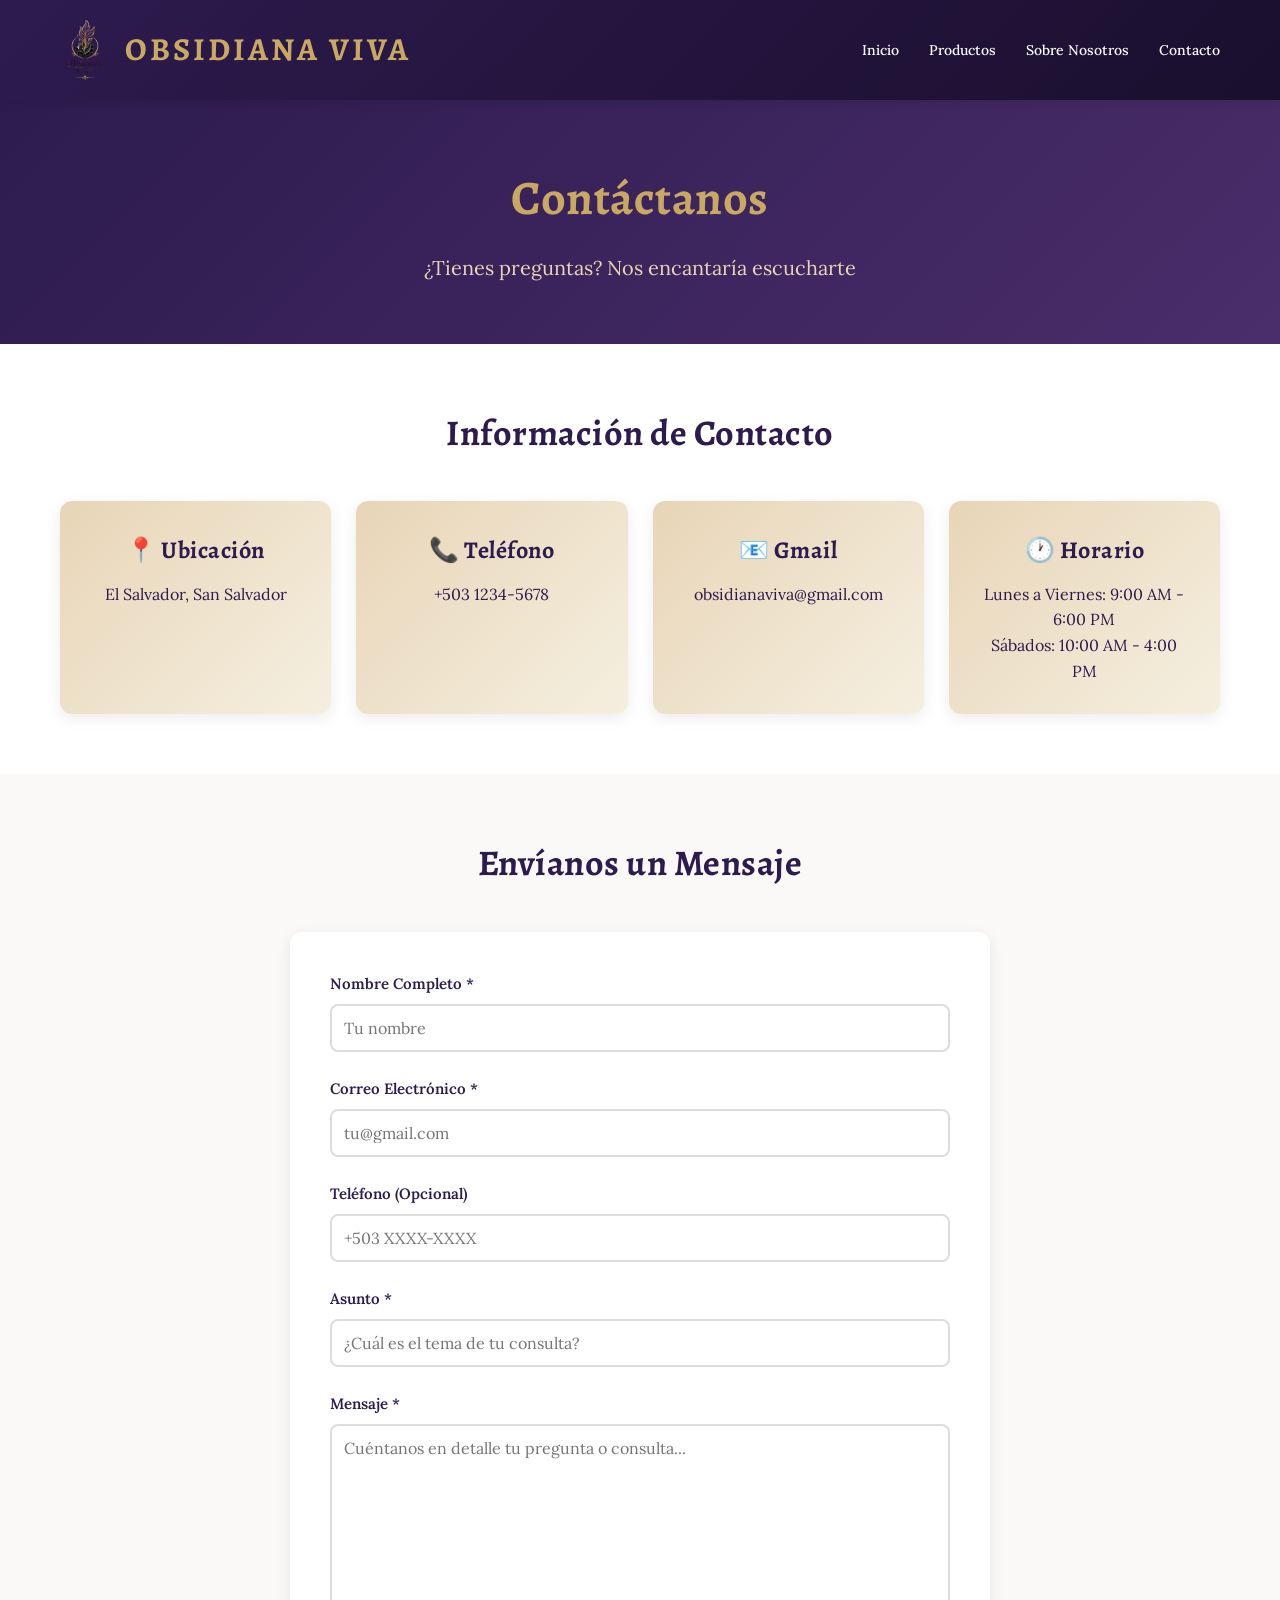
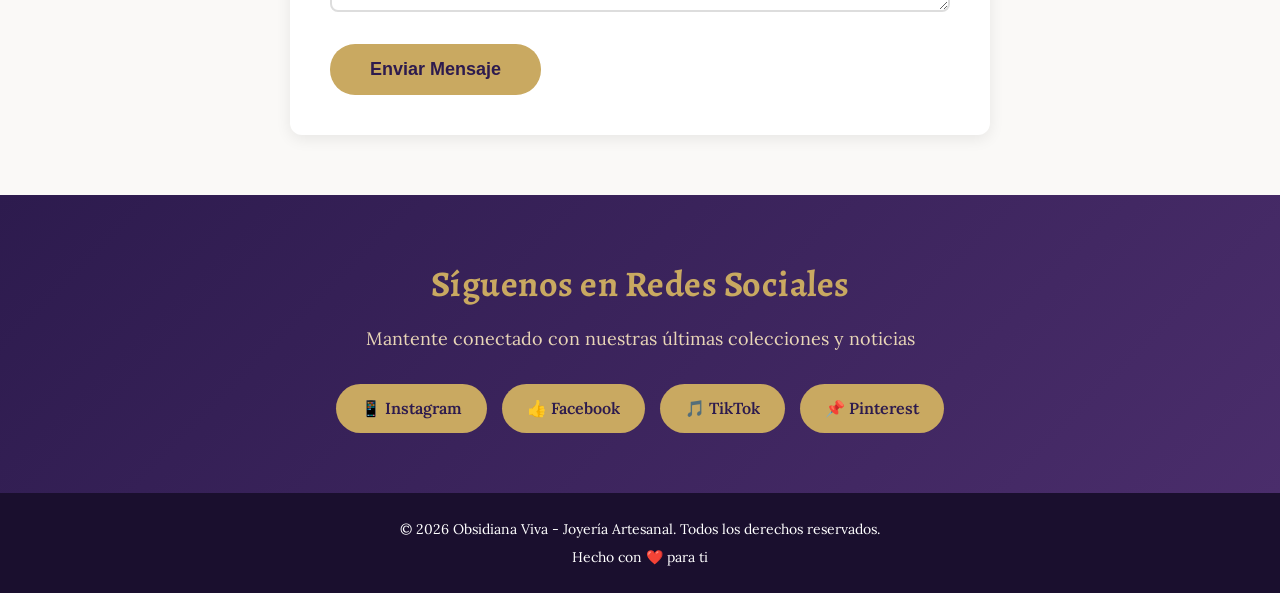
==== contacto.html @ 0007ed88 "Primer commit" ====
<!DOCTYPE html>
<html lang="es">
<head>
    <meta charset="UTF-8">
    <meta name="viewport" content="width=device-width, initial-scale=1.0">
    <title>Contacto | Obsidiana Viva</title>
    <link rel="stylesheet" href="styles.css">
</head>
<body>
    <!-- HEADER / NAVEGACIÓN -->
    <header class="header">
        <div class="container">
            <div class="logo-section">
                <img src="img/logo.png" alt="Obsidiana Viva Logo" class="logo">
                <h1>OBSIDIANA VIVA</h1>
                <p class="tagline">Joyería Artesanal de Lujo</p>
            </div>
            <nav class="navbar">
                <ul>
                    <li><a href="index.html" class="nav-link">Inicio</a></li>
                    <li><a href="productos.html" class="nav-link">Productos</a></li>
                    <li><a href="sobre-nosotros.html" class="nav-link">Sobre Nosotros</a></li>
                    <li><a href="contacto.html" class="nav-link">Contacto</a></li>
                </ul>
            </nav>
        </div>
    </header>

    <!-- SECCIÓN CONTACTO HERO -->
    <section class="contacto-hero">
        <div class="container">
            <h1>Contáctanos</h1>
            <p>¿Tienes preguntas? Nos encantaría escucharte</p>
        </div>
    </section>

    <!-- SECCIÓN DE INFORMACIÓN DE CONTACTO -->
    <section class="info-contacto">
        <div class="container">
            <h2>Información de Contacto</h2>
            <div class="contacto-grid">
                <div class="contacto-info-card">
                    <h3>📍 Ubicación</h3>
                    <p>El Salvador, San Salvador</p>
                </div>
                <div class="contacto-info-card">
                    <h3>📞 Teléfono</h3>
                    <p>+503 1234-5678</p>
                </div>
                <div class="contacto-info-card">
                    <h3>📧 Gmail</h3>
                    <p>obsidianaviva@gmail.com</p>
                </div>
                <div class="contacto-info-card">
                    <h3>🕐 Horario</h3>
                    <p>Lunes a Viernes: 9:00 AM - 6:00 PM<br>
                       Sábados: 10:00 AM - 4:00 PM</p>
                </div>
            </div>
        </div>
    </section>

    <!-- SECCIÓN DEL FORMULARIO -->
    <section class="formulario-contacto">
        <div class="container">
            <h2>Envíanos un Mensaje</h2>
            <form id="contacto-form" class="contacto-form-grande">
                <div class="form-group">
                    <label for="nombre">Nombre Completo *</label>
                    <input type="text" id="nombre" name="nombre" placeholder="Tu nombre" required>
                </div>

                <div class="form-group">
                    <label for="email">Correo Electrónico *</label>
                    <input type="email" id="email" name="email" placeholder="tu@gmail.com" required>
                </div>

                <div class="form-group">
                    <label for="telefono">Teléfono (Opcional)</label>
                    <input type="tel" id="telefono" name="telefono" placeholder="+503 XXXX-XXXX">
                </div>

                <div class="form-group">
                    <label for="asunto">Asunto *</label>
                    <input type="text" id="asunto" name="asunto" placeholder="¿Cuál es el tema de tu consulta?" required>
                </div>

                <div class="form-group">
                    <label for="mensaje">Mensaje *</label>
                    <textarea id="mensaje" name="mensaje" rows="8" placeholder="Cuéntanos en detalle tu pregunta o consulta..." required></textarea>
                </div>

                <button type="submit" class="btn btn-primary btn-large">Enviar Mensaje</button>
            </form>
        </div>
    </section>

    <!-- SECCIÓN DE REDES SOCIALES -->
    <section class="redes-sociales">
        <div class="container">
            <h2>Síguenos en Redes Sociales</h2>
            <p>Mantente conectado con nuestras últimas colecciones y noticias</p>
            <div class="redes-links">
                <a href="#" class="red-social-btn">📱 Instagram</a>
                <a href="#" class="red-social-btn">👍 Facebook</a>
                <a href="#" class="red-social-btn">🎵 TikTok</a>
                <a href="#" class="red-social-btn">📌 Pinterest</a>
            </div>
        </div>
    </section>

    <!-- FOOTER -->
    <footer class="footer">
        <div class="container">
            <p>&copy; 2026 Obsidiana Viva - Joyería Artesanal. Todos los derechos reservados.</p>
            <p>Hecho con ❤️ para ti</p>
        </div>
    </footer>

    <script src="script.js"></script>
</body>
</html>
---- styles.css ----
/* ===== IMPORTAR FUENTES DE GOOGLE FONTS ===== */
@import url('https://fonts.googleapis.com/css2?family=Alegreya:wght@400;600;700;900&family=Lora:wght@400;600;700&display=swap');

/* ===== VARIABLES DE COLOR ===== */
:root {
    --primary-purple: #2D1B4E;
    --dark-purple: #1a0f2e;
    --light-purple: #4a2d6b;
    --gold: #C9A961;
    --light-gold: #E8D5B7;
    --cream: #F5EFE0;
    --text-dark: #2D1B4E;
    --text-light: #666;
    --border-color: #ddd;
    --success: #27ae60;
    --error: #e74c3c;
}

/* ===== RESET Y ESTILOS GLOBALES ===== */
* {
    margin: 0;
    padding: 0;
    box-sizing: border-box;
}

html {
    scroll-behavior: smooth;
}

body {
    font-family: 'Lora', 'Times New Roman', serif;
    line-height: 1.6;
    color: var(--text-dark);
    background-color: #f9f7f4;
}

h1, h2, h3, h4, h5, h6 {
    font-family: 'Alegreya', 'Times New Roman', serif;
    font-weight: 600;
    letter-spacing: 0.5px;
}

.container {
    max-width: 1200px;
    margin: 0 auto;
    padding: 0 20px;
}

/* ===== HEADER Y NAVEGACIÓN ===== */
.header {
    background: linear-gradient(135deg, var(--primary-purple) 0%, var(--dark-purple) 100%);
    color: white;
    padding: 20px 0;
    box-shadow: 0 2px 10px rgba(0, 0, 0, 0.1);
    position: sticky;
    top: 0;
    z-index: 100;
}

.header .container {
    display: flex;
    justify-content: space-between;
    align-items: center;
    flex-wrap: wrap;
    gap: 20px;
}

.logo-section {
    display: flex;
    align-items: center;
    gap: 15px;
}

.logo {
    width: 50px;
    height: 60px;
    border-radius: 50%;
    object-fit: cover;
}

.logo-section h1 {
    font-family: 'Alegreya', 'Times New Roman', serif;
    font-size: 32px;
    font-weight: 700;
    letter-spacing: 3px;
    color: var(--gold);
}

.tagline {
    font-size: 12px;
    color: var(--light-gold);
    font-style: italic;
    display: none;
}

.navbar ul {
    display: flex;
    list-style: none;
    gap: 30px;
    align-items: center;
}

.navbar a {
    color: white;
    text-decoration: none;
    font-weight: 500;
    transition: color 0.3s ease;
    font-size: 14px;
}

.navbar a:hover {
    color: var(--gold);
}

/* ===== SECCIÓN HERO ===== */
.hero {
    background: linear-gradient(135deg, var(--light-purple) 0%, var(--primary-purple) 100%);
    color: white;
    padding: 60px 20px;
    text-align: center;
    min-height: 400px;
    display: flex;
    align-items: center;
    justify-content: center;
}

.hero-content {
    max-width: 800px;
    margin: 0 auto;
}

.hero-image {
    width: 100%;
    max-width: 600px;
    height: 300px;
    object-fit: cover;
    border-radius: 15px;
    margin-bottom: 30px;
    box-shadow: 0 10px 30px rgba(0, 0, 0, 0.3);
}

.hero-text h2 {
    font-family: 'Alegreya', 'Times New Roman', serif;
    font-size: 54px;
    font-weight: 700;
    margin-bottom: 15px;
    color: var(--gold);
    letter-spacing: 1px;
}

.hero-text p {
    font-size: 20px;
    margin-bottom: 30px;
    color: var(--light-gold);
}

/* ===== BOTONES ===== */
.btn {
    padding: 12px 30px;
    border: none;
    border-radius: 25px;
    font-size: 16px;
    font-weight: 600;
    cursor: pointer;
    transition: all 0.3s ease;
    text-decoration: none;
    display: inline-block;
}

.btn-primary {
    background-color: var(--gold);
    color: var(--primary-purple);
}

.btn-primary:hover {
    background-color: var(--light-gold);
    transform: translateY(-2px);
    box-shadow: 0 5px 15px rgba(201, 169, 97, 0.4);
}

.btn-secondary {
    background-color: var(--primary-purple);
    color: white;
    border: 2px solid var(--gold);
}

.btn-secondary:hover {
    background-color: var(--light-purple);
}

.btn-large {
    padding: 15px 40px;
    font-size: 18px;
}

/* ===== SECCIÓN INTRO (INDEX) ===== */
.intro-section {
    padding: 60px 20px;
    background-color: white;
}

.intro-section h2 {
    font-family: 'Alegreya', 'Times New Roman', serif;
    text-align: center;
    color: var(--primary-purple);
    margin-bottom: 20px;
    font-size: 40px;
    font-weight: 700;
}

.intro-text {
    text-align: center;
    max-width: 800px;
    margin: 0 auto 40px;
    font-size: 18px;
    color: var(--text-light);
    line-height: 1.8;
}

.caracteristicas-grid {
    display: grid;
    grid-template-columns: repeat(auto-fit, minmax(220px, 1fr));
    gap: 25px;
    max-width: 1000px;
    margin: 0 auto;
}

.caracteristica-card {
    background: linear-gradient(135deg, var(--light-purple) 0%, var(--primary-purple) 100%);
    color: white;
    padding: 30px;
    border-radius: 12px;
    text-align: center;
    box-shadow: 0 4px 15px rgba(0, 0, 0, 0.1);
    transition: transform 0.3s ease;
}

.caracteristica-card:hover {
    transform: translateY(-8px);
}

.caracteristica-card h3 {
    color: var(--gold);
    margin-bottom: 15px;
    font-size: 24px;
}

.caracteristica-card p {
    font-size: 14px;
    line-height: 1.6;
}

/* ===== SECCIÓN CATEGORÍAS (INDEX) ===== */
.categorias-section {
    padding: 60px 20px;
    background-color: #faf9f7;
}

.categorias-section h2 {
    font-family: 'Alegreya', 'Times New Roman', serif;
    text-align: center;
    color: var(--primary-purple);
    margin-bottom: 40px;
    font-size: 40px;
    font-weight: 700;
}

.categorias-grid {
    display: grid;
    grid-template-columns: repeat(auto-fit, minmax(200px, 1fr));
    gap: 20px;
    margin-bottom: 40px;
}

.categoria-card {
    background-color: white;
    border: 2px solid var(--light-gold);
    border-radius: 12px;
    padding: 25px;
    text-align: center;
    transition: all 0.3s ease;
    cursor: pointer;
}

.categoria-card:hover {
    border-color: var(--gold);
    box-shadow: 0 8px 20px rgba(201, 169, 97, 0.3);
    transform: translateY(-5px);
}

.categoria-icon {
    font-size: 40px;
    margin-bottom: 15px;
}

.categoria-card h3 {
    color: var(--primary-purple);
    margin-bottom: 10px;
    font-size: 20px;
}

.categoria-card p {
    color: var(--text-light);
    font-size: 14px;
}

.cta-section {
    text-align: center;
}

.cta-section p {
    font-size: 18px;
    color: var(--primary-purple);
    margin-bottom: 20px;
}

/* ===== SECCIÓN DE BÚSQUEDA Y FILTROS ===== */
.search-section {
    padding: 50px 20px;
    background-color: white;
}

.search-section h2 {
    font-family: 'Alegreya', 'Times New Roman', serif;
    text-align: center;
    color: var(--primary-purple);
    margin-bottom: 30px;
    font-size: 40px;
    font-weight: 700;
}

.search-bar {
    margin-bottom: 30px;
    text-align: center;
}

#buscador {
    width: 100%;
    max-width: 500px;
    padding: 12px 20px;
    font-size: 16px;
    border: 2px solid var(--gold);
    border-radius: 25px;
    outline: none;
    transition: border-color 0.3s ease;
}

#buscador:focus {
    border-color: var(--primary-purple);
    box-shadow: 0 0 10px rgba(201, 169, 97, 0.3);
}

.filtros {
    display: flex;
    flex-wrap: wrap;
    justify-content: center;
    gap: 10px;
}

.filtro-btn {
    padding: 10px 20px;
    border: 2px solid var(--gold);
    background-color: transparent;
    color: var(--primary-purple);
    border-radius: 25px;
    cursor: pointer;
    font-weight: 600;
    transition: all 0.3s ease;
}

.filtro-btn:hover {
    background-color: var(--gold);
    color: var(--primary-purple);
}

.filtro-btn.activo {
    background-color: var(--gold);
    color: var(--primary-purple);
}

/* ===== SECCIÓN DE PRODUCTOS ===== */
.productos-section {
    padding: 50px 20px;
    background-color: #faf9f7;
}

.productos-section h2 {
    font-family: 'Alegreya', 'Times New Roman', serif;
    text-align: center;
    color: var(--primary-purple);
    margin-bottom: 40px;
    font-size: 40px;
    font-weight: 700;
}

.productos-grid {
    display: grid;
    grid-template-columns: repeat(auto-fill, minmax(250px, 1fr));
    gap: 25px;
    max-width: 1200px;
    margin: 0 auto;
}

.producto-card {
    background-color: white;
    border-radius: 12px;
    overflow: hidden;
    box-shadow: 0 4px 15px rgba(0, 0, 0, 0.08);
    transition: all 0.3s ease;
    cursor: pointer;
}

.producto-card:hover {
    transform: translateY(-8px);
    box-shadow: 0 8px 25px rgba(201, 169, 97, 0.3);
}

.producto-imagen {
    width: 100%;
    height: 250px;
    background: linear-gradient(135deg, var(--light-gold) 0%, var(--cream) 100%);
    display: flex;
    align-items: center;
    justify-content: center;
    overflow: hidden;
}

.producto-imagen img {
    width: 100%;
    height: 100%;
    object-fit: cover;
}

.producto-info {
    padding: 20px;
}

.producto-categoria {
    font-size: 12px;
    color: var(--gold);
    font-weight: 700;
    text-transform: uppercase;
    letter-spacing: 1px;
}

.producto-nombre {
    font-family: 'Alegreya', 'Times New Roman', serif;
    font-size: 20px;
    font-weight: 700;
    color: var(--primary-purple);
    margin: 10px 0;
}

.producto-descripcion {
    font-size: 14px;
    color: var(--text-light);
    margin-bottom: 15px;
    line-height: 1.4;
}

.producto-precio {
    font-size: 24px;
    color: var(--gold);
    font-weight: 700;
    margin-bottom: 15px;
}

.producto-stock {
    font-size: 12px;
    color: var(--text-light);
    margin-bottom: 15px;
}

.stock-disponible {
    color: var(--success);
    font-weight: 600;
}

.stock-bajo {
    color: var(--error);
    font-weight: 600;
}

/* ===== SECCIÓN ABOUT HERO ===== */
.about-hero {
    background: linear-gradient(135deg, var(--primary-purple) 0%, var(--light-purple) 100%);
    color: white;
    padding: 60px 20px;
    text-align: center;
}

.about-hero h1 {
    font-family: 'Alegreya', 'Times New Roman', serif;
    font-size: 48px;
    font-weight: 700;
    margin-bottom: 15px;
    color: var(--gold);
}

.about-hero p {
    font-size: 20px;
    color: var(--light-gold);
}

/* ===== SECCIÓN HISTORIA ===== */
.historia-section {
    padding: 60px 20px;
    background-color: white;
}

.historia-section .container {
    display: grid;
    grid-template-columns: 1fr 1fr;
    gap: 40px;
    align-items: center;
}

.historia-content h2 {
    font-family: 'Alegreya', 'Times New Roman', serif;
    color: var(--primary-purple);
    margin-bottom: 20px;
    font-size: 36px;
    font-weight: 700;
}

.historia-content p {
    color: var(--text-light);
    margin-bottom: 15px;
    line-height: 1.8;
    font-size: 16px;
}

.historia-imagen {
    width: 100%;
    height: 400px;
    object-fit: cover;
    border-radius: 12px;
    box-shadow: 0 8px 25px rgba(0, 0, 0, 0.15);
}

/* ===== SECCIÓN MISIÓN Y VISIÓN ===== */
.mision-vision {
    padding: 60px 20px;
    background-color: #faf9f7;
}

.mision-vision .container {
    display: grid;
    grid-template-columns: 1fr 1fr;
    gap: 40px;
}

.mision-card, .vision-card {
    background: linear-gradient(135deg, var(--primary-purple) 0%, var(--light-purple) 100%);
    color: white;
    padding: 40px;
    border-radius: 12px;
    box-shadow: 0 8px 25px rgba(0, 0, 0, 0.1);
    transition: transform 0.3s ease;
}

.mision-card:hover, .vision-card:hover {
    transform: translateY(-8px);
}

.mision-card h3, .vision-card h3 {
    font-family: 'Alegreya', 'Times New Roman', serif;
    color: var(--gold);
    margin-bottom: 20px;
    font-size: 28px;
}

.mision-card p, .vision-card p {
    font-size: 16px;
    line-height: 1.8;
}

/* ===== SECCIÓN VALORES ===== */
.valores-section {
    padding: 60px 20px;
    background-color: white;
}

.valores-section h2 {
    font-family: 'Alegreya', 'Times New Roman', serif;
    text-align: center;
    color: var(--primary-purple);
    margin-bottom: 40px;
    font-size: 40px;
    font-weight: 700;
}

.valores-grid {
    display: grid;
    grid-template-columns: repeat(auto-fit, minmax(250px, 1fr));
    gap: 25px;
}

.valor-card {
    background-color: #f9f7f4;
    border-left: 4px solid var(--gold);
    padding: 25px;
    border-radius: 8px;
    transition: all 0.3s ease;
}

.valor-card:hover {
    box-shadow: 0 8px 20px rgba(201, 169, 97, 0.2);
    transform: translateX(5px);
}

.valor-card h3 {
    color: var(--primary-purple);
    margin-bottom: 12px;
    font-size: 20px;
}

.valor-card p {
    color: var(--text-light);
    font-size: 14px;
    line-height: 1.6;
}

/* ===== SECCIÓN MATERIALES ===== */
.materiales-section {
    padding: 60px 20px;
    background: linear-gradient(135deg, var(--light-purple) 0%, var(--primary-purple) 100%);
    color: white;
}

.materiales-section h2 {
    font-family: 'Alegreya', 'Times New Roman', serif;
    text-align: center;
    color: var(--gold);
    margin-bottom: 15px;
    font-size: 40px;
    font-weight: 700;
}

.materiales-intro {
    text-align: center;
    margin-bottom: 40px;
    font-size: 18px;
    color: var(--light-gold);
}

.materiales-grid {
    display: grid;
    grid-template-columns: repeat(auto-fit, minmax(220px, 1fr));
    gap: 20px;
}

.material-card {
    background-color: rgba(255, 255, 255, 0.1);
    border: 2px solid var(--gold);
    padding: 25px;
    border-radius: 12px;
    text-align: center;
    transition: all 0.3s ease;
}

.material-card:hover {
    background-color: rgba(255, 255, 255, 0.2);
    transform: translateY(-5px);
}

.material-card h3 {
    color: var(--gold);
    margin-bottom: 12px;
    font-size: 20px;
}

.material-card p {
    font-size: 14px;
    line-height: 1.6;
}

/* ===== SECCIÓN CONTACTO HERO ===== */
.contacto-hero {
    background: linear-gradient(135deg, var(--primary-purple) 0%, var(--light-purple) 100%);
    color: white;
    padding: 60px 20px;
    text-align: center;
}

.contacto-hero h1 {
    font-family: 'Alegreya', 'Times New Roman', serif;
    font-size: 48px;
    font-weight: 700;
    margin-bottom: 15px;
    color: var(--gold);
}

.contacto-hero p {
    font-size: 20px;
    color: var(--light-gold);
}

/* ===== INFORMACIÓN CONTACTO ===== */
.info-contacto {
    padding: 60px 20px;
    background-color: white;
}

.info-contacto h2 {
    font-family: 'Alegreya', 'Times New Roman', serif;
    text-align: center;
    color: var(--primary-purple);
    margin-bottom: 40px;
    font-size: 36px;
    font-weight: 700;
}

.contacto-grid {
    display: grid;
    grid-template-columns: repeat(auto-fit, minmax(250px, 1fr));
    gap: 25px;
}

.contacto-info-card {
    background: linear-gradient(135deg, var(--light-gold) 0%, var(--cream) 100%);
    padding: 30px;
    border-radius: 12px;
    text-align: center;
    box-shadow: 0 4px 15px rgba(0, 0, 0, 0.08);
}

.contacto-info-card h3 {
    font-family: 'Alegreya', 'Times New Roman', serif;
    color: var(--primary-purple);
    margin-bottom: 12px;
    font-size: 24px;
    font-weight: 700;
}

.contacto-info-card p {
    color: var(--text-dark);
    font-size: 16px;
}

/* ===== FORMULARIO CONTACTO ===== */
.formulario-contacto {
    padding: 60px 20px;
    background-color: #faf9f7;
}

.formulario-contacto h2 {
    font-family: 'Alegreya', 'Times New Roman', serif;
    text-align: center;
    color: var(--primary-purple);
    margin-bottom: 40px;
    font-size: 36px;
    font-weight: 700;
}

.contacto-form-grande {
    max-width: 700px;
    margin: 0 auto;
    background-color: white;
    padding: 40px;
    border-radius: 12px;
    box-shadow: 0 4px 15px rgba(0, 0, 0, 0.08);
}

.form-group {
    margin-bottom: 25px;
}

.form-group label {
    display: block;
    margin-bottom: 8px;
    color: var(--primary-purple);
    font-weight: 600;
    font-size: 15px;
}

.form-group input,
.form-group textarea {
    width: 100%;
    padding: 12px;
    border: 2px solid var(--border-color);
    border-radius: 8px;
    font-family: 'Lora', 'Times New Roman', serif;
    font-size: 16px;
    transition: border-color 0.3s ease;
}

.form-group input:focus,
.form-group textarea:focus {
    outline: none;
    border-color: var(--gold);
    box-shadow: 0 0 10px rgba(201, 169, 97, 0.3);
}

.form-group textarea {
    resize: vertical;
}

/* ===== SECCIÓN REDES SOCIALES ===== */
.redes-sociales {
    padding: 60px 20px;
    background: linear-gradient(135deg, var(--primary-purple) 0%, var(--light-purple) 100%);
    color: white;
    text-align: center;
}

.redes-sociales h2 {
    font-family: 'Alegreya', 'Times New Roman', serif;
    color: var(--gold);
    margin-bottom: 12px;
    font-size: 36px;
    font-weight: 700;
}

.redes-sociales > .container > p {
    color: var(--light-gold);
    margin-bottom: 30px;
    font-size: 18px;
}

.redes-links {
    display: flex;
    flex-wrap: wrap;
    justify-content: center;
    gap: 15px;
}

.red-social-btn {
    display: inline-block;
    padding: 12px 25px;
    background-color: var(--gold);
    color: var(--primary-purple);
    text-decoration: none;
    border-radius: 25px;
    font-weight: 600;
    transition: all 0.3s ease;
}

.red-social-btn:hover {
    background-color: var(--light-gold);
    transform: translateY(-3px);
    box-shadow: 0 5px 15px rgba(201, 169, 97, 0.4);
}

/* ===== FOOTER ===== */
.footer {
    background-color: var(--dark-purple);
    color: white;
    text-align: center;
    padding: 20px;
}

.footer p {
    margin: 5px 0;
    font-size: 14px;
}

/* ===== RESPONSIVE DESIGN ===== */
@media (max-width: 768px) {
    .header .container {
        flex-direction: column;
        align-items: center;
    }

    .navbar ul {
        gap: 15px;
        font-size: 12px;
        flex-direction: column;
        width: 100%;
    }

    .navbar a {
        display: block;
        text-align: center;
    }

    .logo-section h1 {
        font-size: 24px;
    }

    .hero-text h2 {
        font-size: 36px;
    }

    .hero-text p {
        font-size: 16px;
    }

    .productos-grid {
        grid-template-columns: repeat(auto-fill, minmax(200px, 1fr));
        gap: 15px;
    }

    .producto-imagen {
        height: 200px;
    }

    .caracteristicas-grid {
        grid-template-columns: 1fr 1fr;
    }

    .categorias-grid {
        grid-template-columns: 1fr;
    }

    .historia-section .container {
        grid-template-columns: 1fr;
    }

    .historia-imagen {
        height: 300px;
    }

    .mision-vision .container {
        grid-template-columns: 1fr;
    }

    .valores-grid {
        grid-template-columns: 1fr;
    }

    .redes-links {
        flex-direction: column;
    }
}

@media (max-width: 480px) {
    .header .container {
        gap: 10px;
    }

    .logo-section h1 {
        font-size: 20px;
    }

    .tagline {
        display: block;
    }

    .hero-text h2 {
        font-size: 28px;
    }

    .hero-image {
        height: 200px;
    }

    .productos-grid {
        grid-template-columns: 1fr;
    }

    .caracteristicas-grid {
        grid-template-columns: 1fr;
    }

    .materiales-grid {
        grid-template-columns: 1fr;
    }

    .contacto-form-grande {
        padding: 20px;
    }

    .search-section h2,
    .productos-section h2,
    .intro-section h2,
    .categorias-section h2,
    .valores-section h2,
    .materiales-section h2,
    .formulario-contacto h2 {
        font-size: 28px;
    }

    .filtros {
        gap: 5px;
    }

    .filtro-btn {
        padding: 8px 12px;
        font-size: 11px;
    }
}
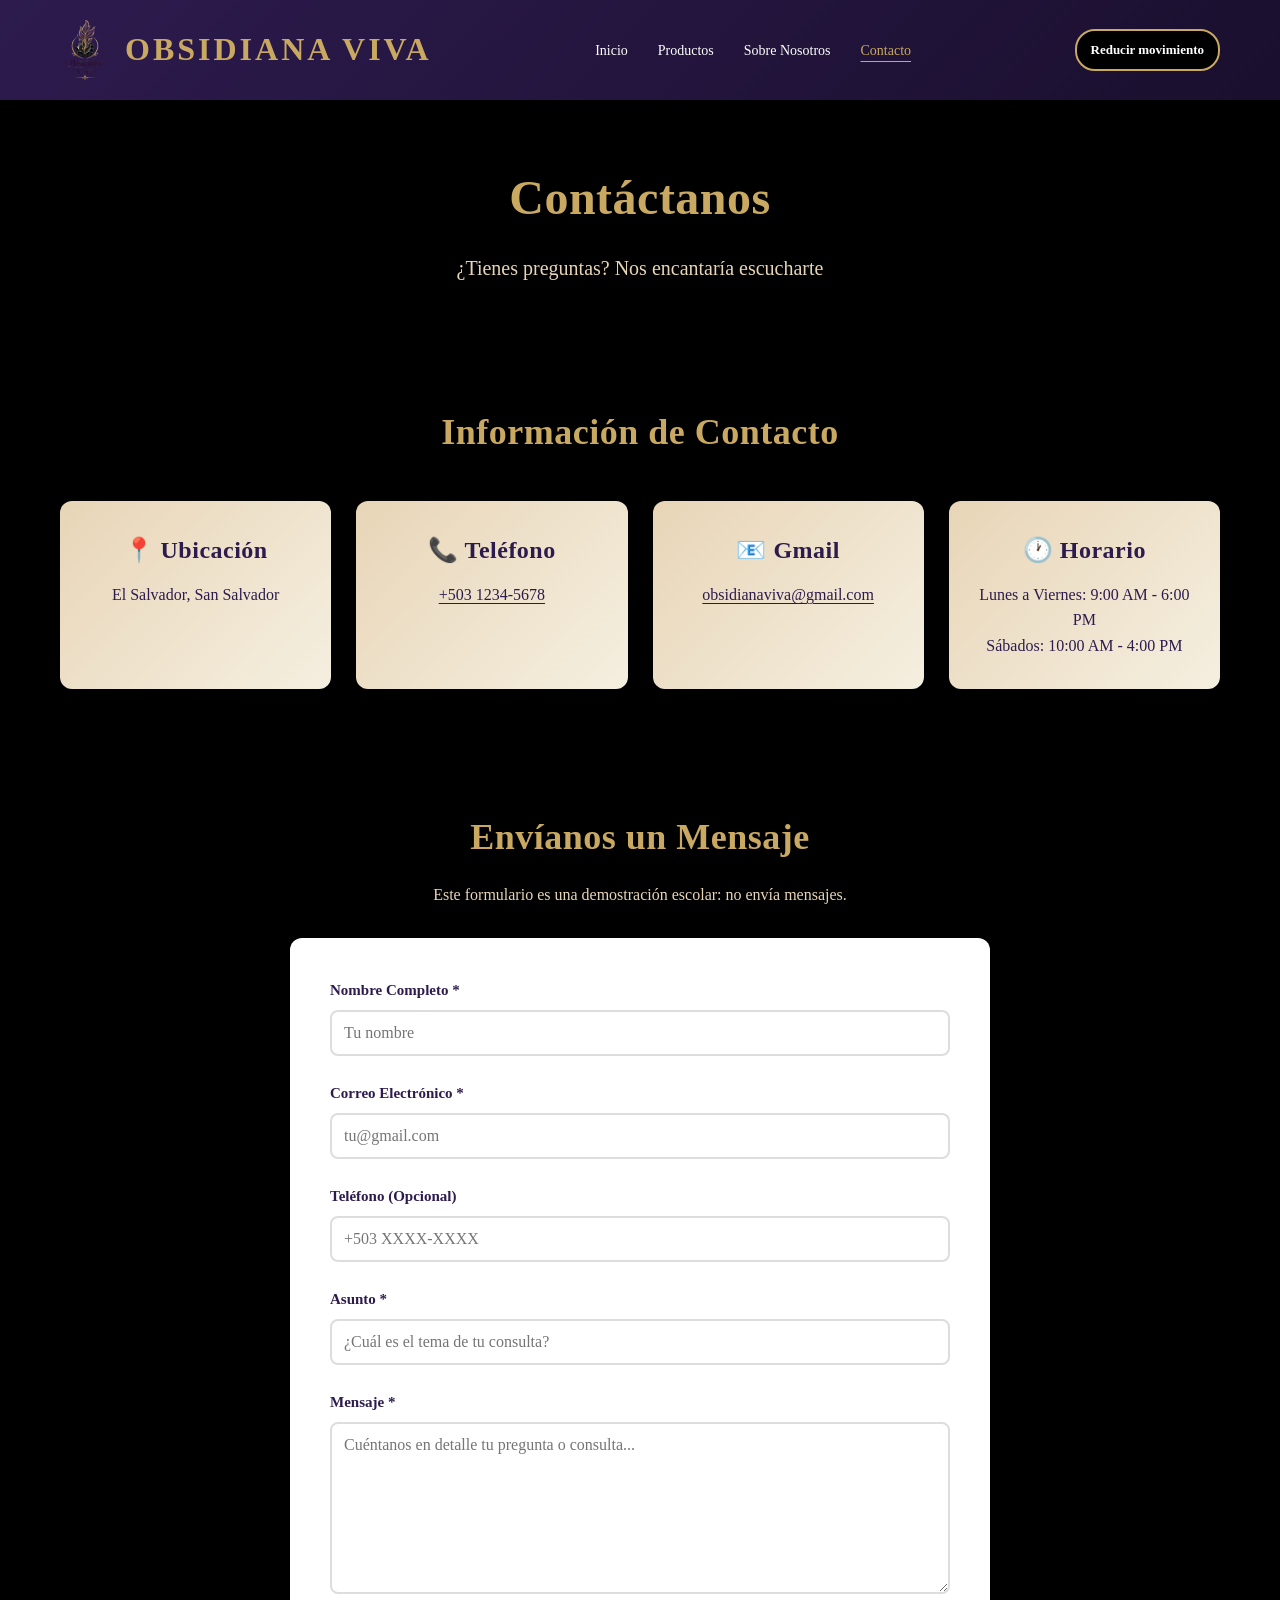
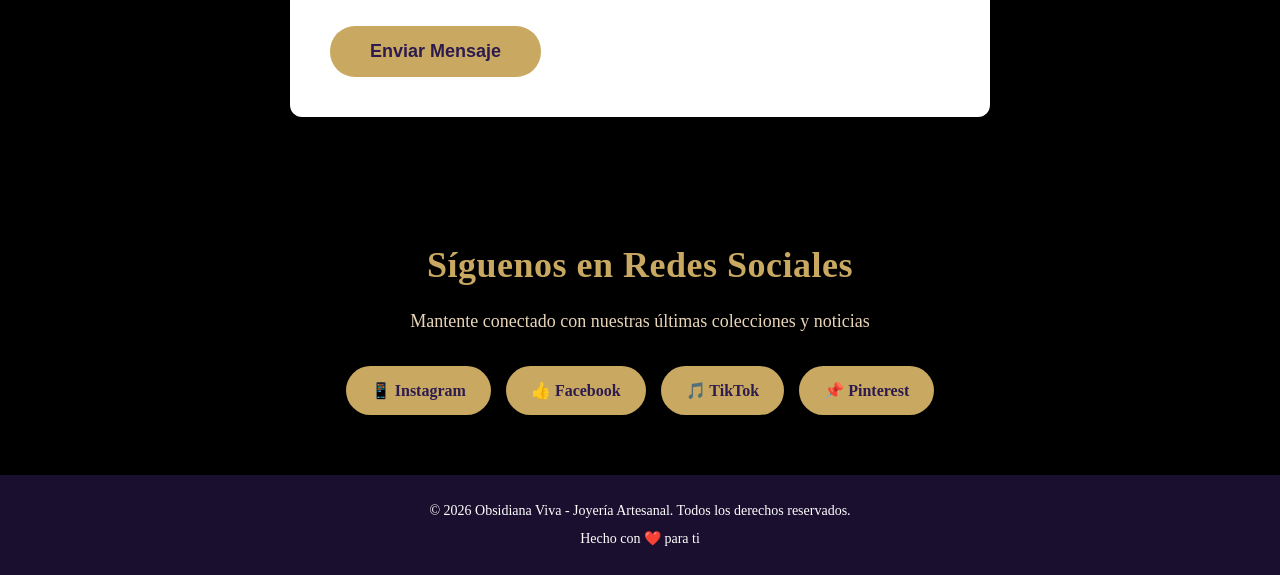
==== commit 7c8dce2f: "Actualización de fondo, etc" ====
--- a/contacto.html
+++ b/contacto.html
@@ -6,7 +6,9 @@
     <title>Contacto | Obsidiana Viva</title>
     <link rel="stylesheet" href="styles.css">
 </head>
-<body>
+<body class="has-video">
+    <video class="page-video" autoplay muted loop playsinline aria-hidden="true" tabindex="-1"><source src="img/fondo.mp4" type="video/mp4"></video>
+    <div class="page-video-overlay"></div>
     <!-- HEADER / NAVEGACIÓN -->
     <header class="header">
         <div class="container">
@@ -20,14 +22,15 @@
                     <li><a href="index.html" class="nav-link">Inicio</a></li>
                     <li><a href="productos.html" class="nav-link">Productos</a></li>
                     <li><a href="sobre-nosotros.html" class="nav-link">Sobre Nosotros</a></li>
-                    <li><a href="contacto.html" class="nav-link">Contacto</a></li>
+                    <li><a href="contacto.html" class="nav-link" aria-current="page">Contacto</a></li>
                 </ul>
             </nav>
+            <button type="button" class="motion-toggle" aria-pressed="false">Reducir movimiento</button>
         </div>
     </header>
 
     <!-- SECCIÓN CONTACTO HERO -->
-    <section class="contacto-hero">
+    <section class="contacto-hero reveal">
         <div class="container">
             <h1>Contáctanos</h1>
             <p>¿Tienes preguntas? Nos encantaría escucharte</p>
@@ -35,7 +38,7 @@
     </section>
 
     <!-- SECCIÓN DE INFORMACIÓN DE CONTACTO -->
-    <section class="info-contacto">
+    <section class="info-contacto reveal">
         <div class="container">
             <h2>Información de Contacto</h2>
             <div class="contacto-grid">
@@ -45,11 +48,11 @@
                 </div>
                 <div class="contacto-info-card">
                     <h3>📞 Teléfono</h3>
-                    <p>+503 1234-5678</p>
+                    <p><a href="tel:+50312345678">+503 1234-5678</a></p>
                 </div>
                 <div class="contacto-info-card">
                     <h3>📧 Gmail</h3>
-                    <p>obsidianaviva@gmail.com</p>
+                    <p><a href="mailto:obsidianaviva@gmail.com">obsidianaviva@gmail.com</a></p>
                 </div>
                 <div class="contacto-info-card">
                     <h3>🕐 Horario</h3>
@@ -61,9 +64,10 @@
     </section>
 
     <!-- SECCIÓN DEL FORMULARIO -->
-    <section class="formulario-contacto">
+    <section class="formulario-contacto reveal">
         <div class="container">
             <h2>Envíanos un Mensaje</h2>
+            <p class="form-demo-note">Este formulario es una demostración escolar: no envía mensajes.</p>
             <form id="contacto-form" class="contacto-form-grande">
                 <div class="form-group">
                     <label for="nombre">Nombre Completo *</label>
@@ -96,15 +100,15 @@
     </section>
 
     <!-- SECCIÓN DE REDES SOCIALES -->
-    <section class="redes-sociales">
+    <section class="redes-sociales reveal">
         <div class="container">
             <h2>Síguenos en Redes Sociales</h2>
             <p>Mantente conectado con nuestras últimas colecciones y noticias</p>
             <div class="redes-links">
-                <a href="#" class="red-social-btn">📱 Instagram</a>
-                <a href="#" class="red-social-btn">👍 Facebook</a>
-                <a href="#" class="red-social-btn">🎵 TikTok</a>
-                <a href="#" class="red-social-btn">📌 Pinterest</a>
+                <a href="https://www.instagram.com/" class="red-social-btn" target="_blank" rel="noopener noreferrer">📱 Instagram</a>
+                <a href="https://www.facebook.com/" class="red-social-btn" target="_blank" rel="noopener noreferrer">👍 Facebook</a>
+                <a href="https://www.tiktok.com/" class="red-social-btn" target="_blank" rel="noopener noreferrer">🎵 TikTok</a>
+                <a href="https://www.pinterest.com/" class="red-social-btn" target="_blank" rel="noopener noreferrer">📌 Pinterest</a>
             </div>
         </div>
     </section>
@@ -119,4 +123,4 @@
 
     <script src="script.js"></script>
 </body>
-</html>+</html>
--- a/styles.css
+++ b/styles.css
@@ -1,7 +1,3 @@
-/* ===== IMPORTAR FUENTES DE GOOGLE FONTS ===== */
-@import url('https://fonts.googleapis.com/css2?family=Alegreya:wght@400;600;700;900&family=Lora:wght@400;600;700&display=swap');
-
-/* ===== VARIABLES DE COLOR ===== */
 :root {
     --primary-purple: #2D1B4E;
     --dark-purple: #1a0f2e;
@@ -16,7 +12,6 @@
     --error: #e74c3c;
 }
 
-/* ===== RESET Y ESTILOS GLOBALES ===== */
 * {
     margin: 0;
     padding: 0;
@@ -25,13 +20,14 @@
 
 html {
     scroll-behavior: smooth;
+    background: #000;
 }
 
 body {
     font-family: 'Lora', 'Times New Roman', serif;
     line-height: 1.6;
     color: var(--text-dark);
-    background-color: #f9f7f4;
+    background-color: #000;
 }
 
 h1, h2, h3, h4, h5, h6 {
@@ -46,7 +42,6 @@
     padding: 0 20px;
 }
 
-/* ===== HEADER Y NAVEGACIÓN ===== */
 .header {
     background: linear-gradient(135deg, var(--primary-purple) 0%, var(--dark-purple) 100%);
     color: white;
@@ -112,19 +107,80 @@
     color: var(--gold);
 }
 
-/* ===== SECCIÓN HERO ===== */
+.navbar a[aria-current="page"] { color: var(--gold); text-decoration: underline; text-underline-offset: 6px; }
+:focus-visible { outline: 3px solid #fff; outline-offset: 3px; }
+.search-section :focus-visible, .producto-card :focus-visible, .formulario-contacto :focus-visible { outline-color: var(--light-purple); }
+
+.motion-toggle {
+    border: 2px solid var(--gold);
+    border-radius: 20px;
+    background: #000;
+    color: #fff;
+    padding: 9px 14px;
+    font: inherit;
+    font-size: 13px;
+    font-weight: 700;
+    cursor: pointer;
+    min-height: 42px;
+}
+.motion-toggle:hover, .motion-toggle[aria-pressed="true"] { background: var(--gold); color: #000; }
+
+.page-video {
+    position: fixed;
+    top: 0;
+    left: 0;
+    width: 100%;
+    height: 100%;
+    object-fit: cover;
+    z-index: -2;
+    pointer-events: none;
+}
+
+.page-video-overlay {
+    position: fixed;
+    inset: 0;
+    z-index: -1;
+    pointer-events: none;
+    background: linear-gradient(135deg, rgba(0, 0, 0, 0.38) 0%, rgba(0, 0, 0, 0.5) 100%);
+}
+
+body.home {
+    background: transparent;
+}
+
+body.has-video { background: transparent; }
+
+.header.header-over-video {
+    background: transparent;
+    box-shadow: none;
+    position: fixed;
+    top: 0;
+    left: 0;
+    width: 100%;
+    transition: background 0.35s ease, box-shadow 0.35s ease;
+}
+
+.header.header-over-video.scrolled {
+    background: linear-gradient(135deg, var(--primary-purple) 0%, var(--dark-purple) 100%);
+    box-shadow: 0 2px 10px rgba(0, 0, 0, 0.25);
+}
+
 .hero {
-    background: linear-gradient(135deg, var(--light-purple) 0%, var(--primary-purple) 100%);
+    position: relative;
+    background: transparent;
     color: white;
-    padding: 60px 20px;
-    text-align: center;
-    min-height: 400px;
+    padding: 160px 20px 80px;
+    text-align: center;
+    min-height: 100vh;
     display: flex;
     align-items: center;
     justify-content: center;
+    overflow: hidden;
 }
 
 .hero-content {
+    position: relative;
+    z-index: 2;
     max-width: 800px;
     margin: 0 auto;
 }
@@ -154,7 +210,6 @@
     color: var(--light-gold);
 }
 
-/* ===== BOTONES ===== */
 .btn {
     padding: 12px 30px;
     border: none;
@@ -193,16 +248,15 @@
     font-size: 18px;
 }
 
-/* ===== SECCIÓN INTRO (INDEX) ===== */
 .intro-section {
     padding: 60px 20px;
-    background-color: white;
+    background-color: rgba(26, 15, 46, 0.28);
 }
 
 .intro-section h2 {
     font-family: 'Alegreya', 'Times New Roman', serif;
     text-align: center;
-    color: var(--primary-purple);
+    color: var(--gold);
     margin-bottom: 20px;
     font-size: 40px;
     font-weight: 700;
@@ -213,7 +267,7 @@
     max-width: 800px;
     margin: 0 auto 40px;
     font-size: 18px;
-    color: var(--text-light);
+    color: var(--light-gold);
     line-height: 1.8;
 }
 
@@ -250,16 +304,15 @@
     line-height: 1.6;
 }
 
-/* ===== SECCIÓN CATEGORÍAS (INDEX) ===== */
 .categorias-section {
     padding: 60px 20px;
-    background-color: #faf9f7;
+    background-color: rgba(26, 15, 46, 0.22);
 }
 
 .categorias-section h2 {
     font-family: 'Alegreya', 'Times New Roman', serif;
     text-align: center;
-    color: var(--primary-purple);
+    color: var(--gold);
     margin-bottom: 40px;
     font-size: 40px;
     font-weight: 700;
@@ -278,14 +331,21 @@
     border-radius: 12px;
     padding: 25px;
     text-align: center;
-    transition: all 0.3s ease;
+    transition: all 0.4s cubic-bezier(0.25, 0.46, 0.45, 0.94);
     cursor: pointer;
+    display: block;
+    text-decoration: none;
+    color: inherit;
 }
 
 .categoria-card:hover {
     border-color: var(--gold);
-    box-shadow: 0 8px 20px rgba(201, 169, 97, 0.3);
-    transform: translateY(-5px);
+    box-shadow: 0 12px 28px rgba(201, 169, 97, 0.35);
+    transform: translateY(-8px);
+}
+
+.categoria-card:hover .categoria-imagen img {
+    transform: scale(1.08);
 }
 
 .categoria-icon {
@@ -310,20 +370,19 @@
 
 .cta-section p {
     font-size: 18px;
-    color: var(--primary-purple);
+    color: var(--light-gold);
     margin-bottom: 20px;
 }
 
-/* ===== SECCIÓN DE BÚSQUEDA Y FILTROS ===== */
 .search-section {
     padding: 50px 20px;
-    background-color: white;
+    background-color: rgba(0, 0, 0, 0.76);
 }
 
 .search-section h2 {
     font-family: 'Alegreya', 'Times New Roman', serif;
     text-align: center;
-    color: var(--primary-purple);
+    color: var(--gold);
     margin-bottom: 30px;
     font-size: 40px;
     font-weight: 700;
@@ -345,6 +404,15 @@
     transition: border-color 0.3s ease;
 }
 
+.search-bar label { display: block; max-width: 500px; margin: 0 auto 8px; text-align: left; font-weight: 700; color: var(--light-gold); }
+.catalogo-tools { display: flex; align-items: center; justify-content: center; flex-wrap: wrap; gap: 16px; margin-top: 20px; }
+#resultado-conteo { font-weight: 700; color: var(--light-gold); }
+.datos-demo, .form-demo-note { text-align: center; margin: 14px auto 0; color: #444; }
+.form-demo-note { max-width: 700px; margin: -24px auto 30px; }
+.search-section .datos-demo, .formulario-contacto > .container > .form-demo-note,
+.about-hero .datos-demo { color: var(--light-gold); }
+.sr-only { position: absolute; width: 1px; height: 1px; padding: 0; margin: -1px; overflow: hidden; clip: rect(0, 0, 0, 0); white-space: nowrap; border: 0; }
+
 #buscador:focus {
     border-color: var(--primary-purple);
     box-shadow: 0 0 10px rgba(201, 169, 97, 0.3);
@@ -361,7 +429,7 @@
     padding: 10px 20px;
     border: 2px solid var(--gold);
     background-color: transparent;
-    color: var(--primary-purple);
+    color: var(--light-gold);
     border-radius: 25px;
     cursor: pointer;
     font-weight: 600;
@@ -378,16 +446,15 @@
     color: var(--primary-purple);
 }
 
-/* ===== SECCIÓN DE PRODUCTOS ===== */
 .productos-section {
     padding: 50px 20px;
-    background-color: #faf9f7;
+    background-color: rgba(0, 0, 0, 0.70);
 }
 
 .productos-section h2 {
     font-family: 'Alegreya', 'Times New Roman', serif;
     text-align: center;
-    color: var(--primary-purple);
+    color: var(--gold);
     margin-bottom: 40px;
     font-size: 40px;
     font-weight: 700;
@@ -406,13 +473,45 @@
     border-radius: 12px;
     overflow: hidden;
     box-shadow: 0 4px 15px rgba(0, 0, 0, 0.08);
-    transition: all 0.3s ease;
-    cursor: pointer;
-}
+    transition: all 0.4s cubic-bezier(0.25, 0.46, 0.45, 0.94);
+}
+
+.producto-acciones { display: grid; gap: 10px; margin-top: 16px; }
+.producto-acciones .btn { text-align: center; width: 100%; }
+.btn-favorito { background: #fff; border: 2px solid var(--primary-purple); color: var(--primary-purple); }
+.btn-favorito.guardado { background: #f8e8ee; border-color: #9b244b; color: #82163a; }
+.sin-resultados { grid-column: 1 / -1; text-align: center; padding: 40px 20px; color: var(--text-dark); }
+.sin-resultados .btn { margin-top: 16px; }
+
+.ver-detalles { width: 100%; text-align: center; margin-top: 8px; }
+.producto-dialog { position: fixed; inset: 0; margin: auto; border: 0; border-radius: 16px; padding: 0; width: min(820px, calc(100vw - 32px)); max-height: min(86vh, 760px); overflow: auto; color: var(--text-dark); box-shadow: 0 24px 80px rgba(0, 0, 0, 0.45); }
+.producto-dialog::backdrop { background: rgba(0, 0, 0, 0.76); }
+.dialog-contenido { display: grid; grid-template-columns: minmax(220px, 0.85fr) minmax(280px, 1.15fr); min-height: 420px; }
+.dialog-imagen { width: 100%; height: 100%; min-height: 420px; object-fit: cover; background: var(--cream); }
+.dialog-informacion { padding: 30px; }
+.dialog-informacion h2 { color: var(--primary-purple); font-family: 'Alegreya', 'Times New Roman', serif; font-size: 30px; padding-right: 28px; }
+.dialog-informacion > p { margin-top: 10px; }
+.dialog-informacion .producto-precio { margin: 10px 0; }
+.dialog-cerrar { position: absolute; top: 10px; right: 12px; z-index: 1; border: 0; border-radius: 50%; width: 42px; height: 42px; font-size: 30px; line-height: 1; cursor: pointer; color: #222; background: #fff; box-shadow: 0 2px 8px #0003; }
+.dialog-variantes { border: 0; margin: 20px 0 12px; padding: 0; }
+.dialog-variantes legend, .producto-variante label { display: block; font-size: 15px; font-weight: 700; margin-bottom: 8px; }
+.tallas-opciones { display: flex; flex-wrap: wrap; gap: 8px; }
+.talla-opcion { min-width: 48px; min-height: 42px; padding: 7px 12px; border: 1px solid #888; border-radius: 8px; background: #fff; color: var(--primary-purple); font: inherit; cursor: pointer; }
+.talla-opcion.seleccionada { background: var(--primary-purple); border-color: var(--primary-purple); color: #fff; box-shadow: 0 0 0 2px var(--gold); }
+.talla-opcion:disabled { color: #888; background: #e6e6e6; border-color: #ccc; cursor: not-allowed; text-decoration: line-through; }
+.producto-variante { margin: 16px 0; }
+.producto-variante select { width: 100%; min-height: 44px; padding: 8px 12px; border: 1px solid #888; border-radius: 6px; background: #fff; color: #222; font: inherit; }
+.producto-variante option:disabled { color: #999; }
+.variante-ayuda { color: #555; font-size: 13px; }
+.producto-stock.detalle-stock { margin-top: 12px; }
 
 .producto-card:hover {
-    transform: translateY(-8px);
-    box-shadow: 0 8px 25px rgba(201, 169, 97, 0.3);
+    transform: translateY(-10px);
+    box-shadow: 0 14px 30px rgba(201, 169, 97, 0.35);
+}
+
+.producto-card:hover .producto-imagen img {
+    transform: scale(1.1);
 }
 
 .producto-imagen {
@@ -429,6 +528,7 @@
     width: 100%;
     height: 100%;
     object-fit: cover;
+    transition: transform 0.5s cubic-bezier(0.25, 0.46, 0.45, 0.94);
 }
 
 .producto-info {
@@ -460,7 +560,7 @@
 
 .producto-precio {
     font-size: 24px;
-    color: var(--gold);
+    color: var(--primary-purple);
     font-weight: 700;
     margin-bottom: 15px;
 }
@@ -481,9 +581,8 @@
     font-weight: 600;
 }
 
-/* ===== SECCIÓN ABOUT HERO ===== */
 .about-hero {
-    background: linear-gradient(135deg, var(--primary-purple) 0%, var(--light-purple) 100%);
+    background: rgba(0, 0, 0, 0.72);
     color: white;
     padding: 60px 20px;
     text-align: center;
@@ -502,10 +601,9 @@
     color: var(--light-gold);
 }
 
-/* ===== SECCIÓN HISTORIA ===== */
 .historia-section {
     padding: 60px 20px;
-    background-color: white;
+    background-color: rgba(0, 0, 0, 0.76);
 }
 
 .historia-section .container {
@@ -517,14 +615,14 @@
 
 .historia-content h2 {
     font-family: 'Alegreya', 'Times New Roman', serif;
-    color: var(--primary-purple);
+    color: var(--gold);
     margin-bottom: 20px;
     font-size: 36px;
     font-weight: 700;
 }
 
 .historia-content p {
-    color: var(--text-light);
+    color: var(--light-gold);
     margin-bottom: 15px;
     line-height: 1.8;
     font-size: 16px;
@@ -538,10 +636,9 @@
     box-shadow: 0 8px 25px rgba(0, 0, 0, 0.15);
 }
 
-/* ===== SECCIÓN MISIÓN Y VISIÓN ===== */
 .mision-vision {
     padding: 60px 20px;
-    background-color: #faf9f7;
+    background-color: rgba(0, 0, 0, 0.66);
 }
 
 .mision-vision .container {
@@ -575,16 +672,15 @@
     line-height: 1.8;
 }
 
-/* ===== SECCIÓN VALORES ===== */
 .valores-section {
     padding: 60px 20px;
-    background-color: white;
+    background-color: rgba(0, 0, 0, 0.76);
 }
 
 .valores-section h2 {
     font-family: 'Alegreya', 'Times New Roman', serif;
     text-align: center;
-    color: var(--primary-purple);
+    color: var(--gold);
     margin-bottom: 40px;
     font-size: 40px;
     font-weight: 700;
@@ -602,17 +698,38 @@
     padding: 25px;
     border-radius: 8px;
     transition: all 0.3s ease;
+    display: flex;
+    flex-direction: column;
 }
 
 .valor-card:hover {
     box-shadow: 0 8px 20px rgba(201, 169, 97, 0.2);
     transform: translateX(5px);
+}
+
+.valor-imagen {
+    width: 100%;
+    height: 180px;
+    margin-bottom: 20px;
+    border-radius: 8px;
+    overflow: hidden;
+    background: linear-gradient(135deg, var(--light-gold) 0%, var(--cream) 100%);
+    display: flex;
+    align-items: center;
+    justify-content: center;
+}
+
+.valor-imagen img {
+    width: 100%;
+    height: 100%;
+    object-fit: cover;
 }
 
 .valor-card h3 {
     color: var(--primary-purple);
     margin-bottom: 12px;
     font-size: 20px;
+    font-weight: 700;
 }
 
 .valor-card p {
@@ -621,10 +738,9 @@
     line-height: 1.6;
 }
 
-/* ===== SECCIÓN MATERIALES ===== */
 .materiales-section {
     padding: 60px 20px;
-    background: linear-gradient(135deg, var(--light-purple) 0%, var(--primary-purple) 100%);
+    background: rgba(0, 0, 0, 0.72);
     color: white;
 }
 
@@ -653,10 +769,13 @@
 .material-card {
     background-color: rgba(255, 255, 255, 0.1);
     border: 2px solid var(--gold);
-    padding: 25px;
+    padding: 0;
     border-radius: 12px;
     text-align: center;
     transition: all 0.3s ease;
+    overflow: hidden;
+    display: flex;
+    flex-direction: column;
 }
 
 .material-card:hover {
@@ -664,20 +783,39 @@
     transform: translateY(-5px);
 }
 
+.material-imagen {
+    width: 100%;
+    height: 180px;
+    overflow: hidden;
+    background: linear-gradient(135deg, var(--light-gold) 0%, var(--cream) 100%);
+    display: flex;
+    align-items: center;
+    justify-content: center;
+}
+
+.material-imagen img {
+    width: 100%;
+    height: 100%;
+    object-fit: cover;
+}
+
 .material-card h3 {
     color: var(--gold);
-    margin-bottom: 12px;
+    margin-top: 15px;
+    margin-bottom: 10px;
     font-size: 20px;
+    font-weight: 700;
+    padding: 0 15px;
 }
 
 .material-card p {
     font-size: 14px;
     line-height: 1.6;
-}
-
-/* ===== SECCIÓN CONTACTO HERO ===== */
+    padding: 0 15px 15px 15px;
+}
+
 .contacto-hero {
-    background: linear-gradient(135deg, var(--primary-purple) 0%, var(--light-purple) 100%);
+    background: rgba(0, 0, 0, 0.72);
     color: white;
     padding: 60px 20px;
     text-align: center;
@@ -689,6 +827,13 @@
     font-weight: 700;
     margin-bottom: 15px;
     color: var(--gold);
+}
+
+.contacto-hero h2 {
+    color: var(--gold);
+    font-family: 'Alegreya', 'Times New Roman', serif;
+    font-size: 40px;
+    margin-bottom: 12px;
 }
 
 .contacto-hero p {
@@ -696,16 +841,15 @@
     color: var(--light-gold);
 }
 
-/* ===== INFORMACIÓN CONTACTO ===== */
 .info-contacto {
     padding: 60px 20px;
-    background-color: white;
+    background-color: rgba(0, 0, 0, 0.76);
 }
 
 .info-contacto h2 {
     font-family: 'Alegreya', 'Times New Roman', serif;
     text-align: center;
-    color: var(--primary-purple);
+    color: var(--gold);
     margin-bottom: 40px;
     font-size: 36px;
     font-weight: 700;
@@ -737,17 +881,17 @@
     color: var(--text-dark);
     font-size: 16px;
 }
-
-/* ===== FORMULARIO CONTACTO ===== */
+.contacto-info-card a { color: var(--primary-purple); text-underline-offset: 3px; }
+
 .formulario-contacto {
     padding: 60px 20px;
-    background-color: #faf9f7;
+    background-color: rgba(0, 0, 0, 0.76);
 }
 
 .formulario-contacto h2 {
     font-family: 'Alegreya', 'Times New Roman', serif;
     text-align: center;
-    color: var(--primary-purple);
+    color: var(--gold);
     margin-bottom: 40px;
     font-size: 36px;
     font-weight: 700;
@@ -796,10 +940,9 @@
     resize: vertical;
 }
 
-/* ===== SECCIÓN REDES SOCIALES ===== */
 .redes-sociales {
     padding: 60px 20px;
-    background: linear-gradient(135deg, var(--primary-purple) 0%, var(--light-purple) 100%);
+    background: rgba(0, 0, 0, 0.72);
     color: white;
     text-align: center;
 }
@@ -842,7 +985,6 @@
     box-shadow: 0 5px 15px rgba(201, 169, 97, 0.4);
 }
 
-/* ===== FOOTER ===== */
 .footer {
     background-color: var(--dark-purple);
     color: white;
@@ -850,12 +992,53 @@
     padding: 20px;
 }
 
+body.home .footer {
+    background-color: rgba(26, 15, 46, 0.65);
+}
+
 .footer p {
     margin: 5px 0;
     font-size: 14px;
 }
 
-/* ===== RESPONSIVE DESIGN ===== */
+.categoria-imagen {
+    width: 100%;
+    height: 200px;
+    border-radius: 8px;
+    overflow: hidden;
+    background: linear-gradient(135deg, var(--light-gold) 0%, var(--cream) 100%);
+    display: flex;
+    align-items: center;
+    justify-content: center;
+    margin-bottom: 15px;
+}
+
+.categoria-imagen img {
+    width: 100%;
+    height: 100%;
+    object-fit: cover;
+    transition: transform 0.5s cubic-bezier(0.25, 0.46, 0.45, 0.94);
+}
+
+.reveal {
+    opacity: 0;
+    transform: translateY(40px);
+    transition: opacity 0.7s cubic-bezier(0.25, 0.46, 0.45, 0.94),
+                transform 0.7s cubic-bezier(0.25, 0.46, 0.45, 0.94);
+}
+
+.reveal.visible {
+    opacity: 1;
+    transform: translateY(0);
+}
+
+.reveal-delay-1 { transition-delay: 0.1s; }
+.reveal-delay-2 { transition-delay: 0.2s; }
+.reveal-delay-3 { transition-delay: 0.3s; }
+.reveal-delay-4 { transition-delay: 0.4s; }
+.reveal-delay-5 { transition-delay: 0.5s; }
+.reveal-delay-6 { transition-delay: 0.6s; }
+
 @media (max-width: 768px) {
     .header .container {
         flex-direction: column;
@@ -863,19 +1046,27 @@
     }
 
     .navbar ul {
-        gap: 15px;
-        font-size: 12px;
-        flex-direction: column;
+        gap: 8px 14px;
+        font-size: 13px;
+        flex-direction: row;
+        justify-content: center;
+        flex-wrap: wrap;
         width: 100%;
     }
 
     .navbar a {
-        display: block;
+        display: inline-block;
         text-align: center;
+        padding: 8px 4px;
     }
 
     .logo-section h1 {
         font-size: 24px;
+    }
+
+    .hero {
+        padding-top: 240px;
+        min-height: 100vh;
     }
 
     .hero-text h2 {
@@ -900,7 +1091,7 @@
     }
 
     .categorias-grid {
-        grid-template-columns: 1fr;
+        grid-template-columns: repeat(2, minmax(0, 1fr));
     }
 
     .historia-section .container {
@@ -922,6 +1113,14 @@
     .redes-links {
         flex-direction: column;
     }
+
+    .header .container { gap: 8px; }
+    .logo-section { gap: 8px; }
+    .logo { width: 38px; height: 46px; }
+    .logo-section h1 { letter-spacing: 1px; }
+    .motion-toggle { width: 100%; max-width: 280px; }
+    .logo-section { flex-wrap: wrap; justify-content: center; }
+    .tagline { flex-basis: 100%; text-align: center; }
 }
 
 @media (max-width: 480px) {
@@ -977,6 +1176,28 @@
 
     .filtro-btn {
         padding: 8px 12px;
-        font-size: 11px;
-    }
-}+        font-size: 13px;
+        min-height: 42px;
+    }
+}
+
+@media (max-width: 640px) {
+    .producto-dialog { width: calc(100vw - 20px); max-height: 92vh; border-radius: 12px; }
+    .dialog-contenido { grid-template-columns: 1fr; }
+    .dialog-imagen { height: 220px; min-height: 0; max-height: 30vh; }
+    .dialog-informacion { padding: 20px; }
+    .dialog-informacion h2 { font-size: 25px; }
+    .dialog-cerrar { position: fixed; top: max(12px, env(safe-area-inset-top)); right: max(12px, env(safe-area-inset-right)); }
+    .contacto-hero h2 { font-size: 30px; }
+}
+
+html.motion-reduced,
+body.motion-reduced,
+body.motion-reduced * {
+    animation-duration: 0.01ms !important;
+    animation-iteration-count: 1 !important;
+    transition-duration: 0.01ms !important;
+    scroll-behavior: auto !important;
+}
+body.motion-reduced .reveal { opacity: 1; transform: none; }
+body.motion-reduced .page-video { display: none; }
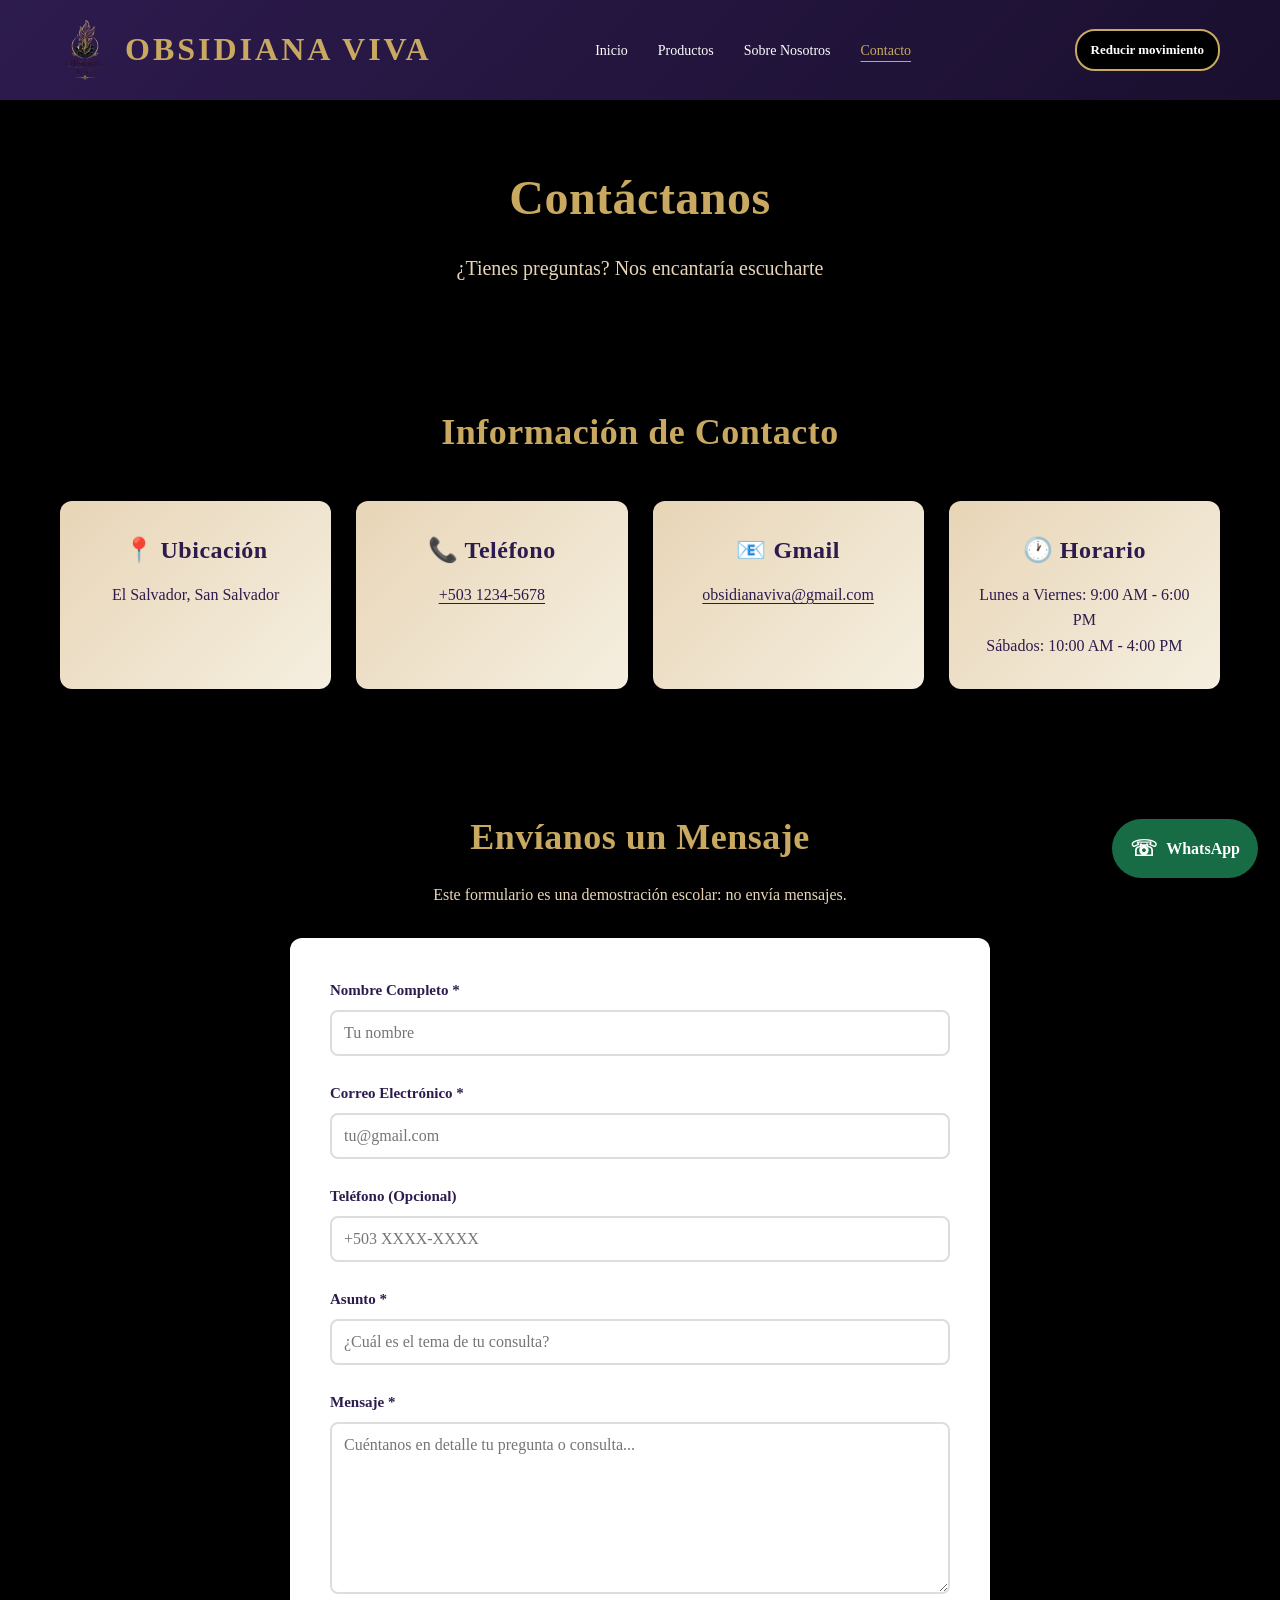
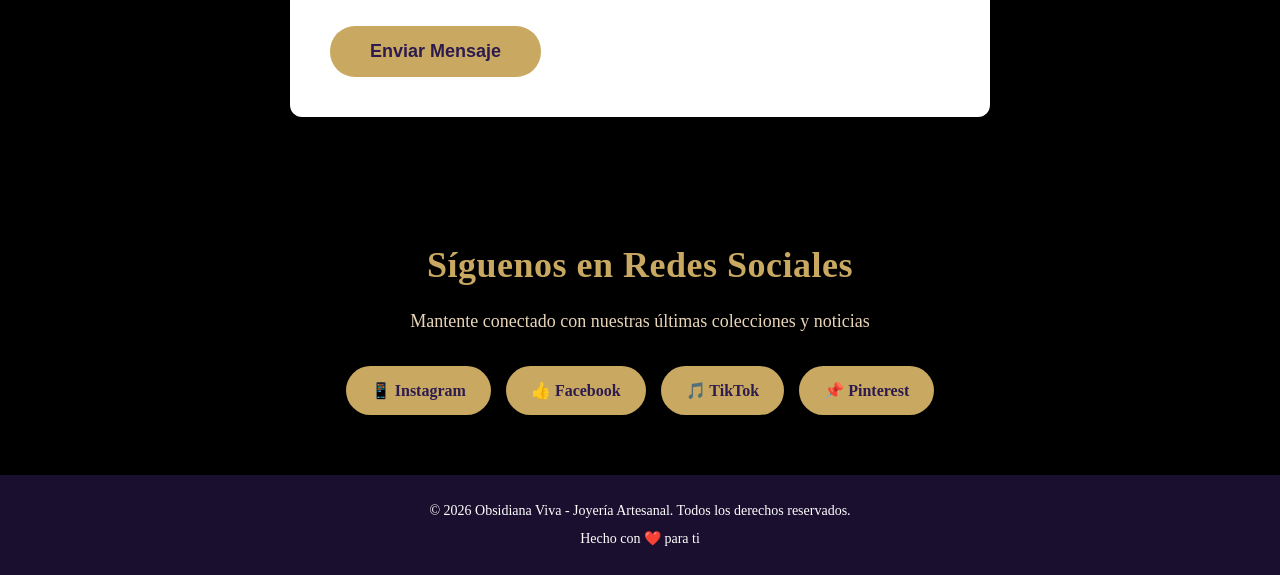
==== commit ec16ecb1: "Actualización 3" ====
--- a/contacto.html
+++ b/contacto.html
@@ -17,7 +17,8 @@
                 <h1>OBSIDIANA VIVA</h1>
                 <p class="tagline">Joyería Artesanal de Lujo</p>
             </div>
-            <nav class="navbar">
+            <button type="button" class="menu-toggle" aria-expanded="false" aria-controls="site-navigation"><span aria-hidden="true">☰</span><span class="sr-only">Abrir menú</span></button>
+            <nav class="navbar" id="site-navigation" aria-label="Navegación principal">
                 <ul>
                     <li><a href="index.html" class="nav-link">Inicio</a></li>
                     <li><a href="productos.html" class="nav-link">Productos</a></li>
@@ -120,6 +121,7 @@
             <p>Hecho con ❤️ para ti</p>
         </div>
     </footer>
+    <a class="whatsapp-float" href="https://wa.me/?text=Hola%2C%20me%20interesan%20las%20joyas%20de%20Obsidiana%20Viva.%20%C2%BFD%C3%B3nde%20puedo%20obtener%20m%C3%A1s%20informaci%C3%B3n%3F" target="_blank" rel="noopener noreferrer" aria-label="Contactar por WhatsApp y elegir destinatario"><span aria-hidden="true">☏</span><span>WhatsApp</span></a>
 
     <script src="script.js"></script>
 </body>
--- a/styles.css
+++ b/styles.css
@@ -6,7 +6,7 @@
     --light-gold: #E8D5B7;
     --cream: #F5EFE0;
     --text-dark: #2D1B4E;
-    --text-light: #666;
+    --text-light: #4b4b4b;
     --border-color: #ddd;
     --success: #27ae60;
     --error: #e74c3c;
@@ -124,6 +124,30 @@
     min-height: 42px;
 }
 .motion-toggle:hover, .motion-toggle[aria-pressed="true"] { background: var(--gold); color: #000; }
+
+.menu-toggle { display: none; border: 2px solid var(--gold); border-radius: 8px; background: var(--dark-purple); color: #fff; min-width: 46px; min-height: 44px; font-size: 22px; cursor: pointer; }
+.whatsapp-float { position: fixed; right: 22px; bottom: 22px; z-index: 110; display: flex; align-items: center; gap: 8px; padding: 12px 18px; border: 0; border-radius: 999px; color: #fff; background: #176b45; box-shadow: 0 5px 18px #0005; font: inherit; font-weight: 700; text-decoration: none; cursor: pointer; }
+.whatsapp-float span:first-child { font-size: 22px; }
+.whatsapp-float:hover { background: #115637; transform: translateY(-2px); }
+
+.destacados-section, .testimonios-section { padding: 56px 20px; background-color: rgba(26, 15, 46, 0.28); color: #fff; }
+.destacados-section h2, .testimonios-section h2 { text-align: center; color: var(--gold); font-size: 36px; margin-bottom: 10px; }
+.destacados-intro, .testimonios-aviso { text-align: center; color: var(--light-gold); margin-bottom: 26px; }
+.destacados-section .datos-demo { color: var(--light-gold); }
+.destacados-grid, .testimonios-grid { display: grid; grid-template-columns: repeat(3, minmax(0, 1fr)); gap: 22px; }
+.destacado-card, .testimonio-card { background: #fff; border: 1px solid #d8d2df; border-radius: 14px; overflow: hidden; box-shadow: 0 5px 18px #24143d14; }
+.destacado-card img { display: block; width: 100%; height: 210px; object-fit: cover; background: var(--cream); transition: transform 0.5s cubic-bezier(0.25, 0.46, 0.45, 0.94); }
+.destacado-info .btn { display: block; width: 100%; text-align: center; margin-top: 12px; }
+.destacado-info { padding: 18px; }
+.destacado-info h3, .testimonio-card h3 { color: var(--primary-purple); }
+.destacado-info p { color: #4b4b4b; }
+.destacado-info .producto-precio { margin: 8px 0 14px; }
+.producto-precio-eur { margin: -10px 0 14px; color: #735c91; font-size: 15px; font-weight: 600; }
+.destacado-info .producto-precio-eur { margin: -10px 0 14px; }
+.testimonio-card { padding: 22px; }
+.testimonio-card > p:first-child { min-height: 78px; color: #333; }
+.testimonio-card h3 { margin-top: 14px; font-size: 16px; }
+.testimonio-card .estrellas { color: #735000; letter-spacing: 2px; margin-top: 8px; }
 
 .page-video {
     position: fixed;
@@ -498,10 +522,10 @@
 .tallas-opciones { display: flex; flex-wrap: wrap; gap: 8px; }
 .talla-opcion { min-width: 48px; min-height: 42px; padding: 7px 12px; border: 1px solid #888; border-radius: 8px; background: #fff; color: var(--primary-purple); font: inherit; cursor: pointer; }
 .talla-opcion.seleccionada { background: var(--primary-purple); border-color: var(--primary-purple); color: #fff; box-shadow: 0 0 0 2px var(--gold); }
-.talla-opcion:disabled { color: #888; background: #e6e6e6; border-color: #ccc; cursor: not-allowed; text-decoration: line-through; }
+.talla-opcion:disabled { color: #555; background: #e6e6e6; border-color: #ccc; cursor: not-allowed; text-decoration: line-through; }
 .producto-variante { margin: 16px 0; }
 .producto-variante select { width: 100%; min-height: 44px; padding: 8px 12px; border: 1px solid #888; border-radius: 6px; background: #fff; color: #222; font: inherit; }
-.producto-variante option:disabled { color: #999; }
+.producto-variante option:disabled { color: #555; }
 .variante-ayuda { color: #555; font-size: 13px; }
 .producto-stock.detalle-stock { margin-top: 12px; }
 
@@ -1032,6 +1056,10 @@
     transform: translateY(0);
 }
 
+.destacado-card { transition: border-color 0.35s ease, box-shadow 0.35s ease, transform 0.35s ease; }
+.destacado-card:hover { border-color: var(--gold); box-shadow: 0 12px 28px rgba(201, 169, 97, 0.4); transform: translateY(-8px); }
+.destacado-card:hover img { transform: scale(1.08); }
+
 .reveal-delay-1 { transition-delay: 0.1s; }
 .reveal-delay-2 { transition-delay: 0.2s; }
 .reveal-delay-3 { transition-delay: 0.3s; }
@@ -1041,24 +1069,19 @@
 
 @media (max-width: 768px) {
     .header .container {
-        flex-direction: column;
+        flex-direction: row;
+        flex-wrap: wrap;
         align-items: center;
-    }
-
-    .navbar ul {
-        gap: 8px 14px;
-        font-size: 13px;
-        flex-direction: row;
-        justify-content: center;
-        flex-wrap: wrap;
-        width: 100%;
-    }
-
-    .navbar a {
-        display: inline-block;
-        text-align: center;
-        padding: 8px 4px;
-    }
+        justify-content: space-between;
+        position: relative;
+    }
+
+    .header .logo-section { flex: 1 1 calc(100% - 56px); }
+    .menu-toggle { display: inline-flex; align-items: center; justify-content: center; }
+    .navbar { display: none; position: absolute; top: calc(100% + 10px); right: 0; z-index: 120; width: min(300px, calc(100vw - 32px)); padding: 16px; border: 1px solid var(--gold); border-radius: 12px; background: var(--dark-purple); box-shadow: 0 12px 28px #0007; }
+    .navbar.menu-open { display: block; }
+    .navbar ul { flex-direction: column; align-items: stretch; gap: 4px; width: 100%; }
+    .navbar a { display: block; text-align: left; padding: 12px; font-size: 16px; }
 
     .logo-section h1 {
         font-size: 24px;
@@ -1118,9 +1141,14 @@
     .logo-section { gap: 8px; }
     .logo { width: 38px; height: 46px; }
     .logo-section h1 { letter-spacing: 1px; }
-    .motion-toggle { width: 100%; max-width: 280px; }
-    .logo-section { flex-wrap: wrap; justify-content: center; }
+    .motion-toggle { width: auto; max-width: 280px; }
+    .logo-section { flex-wrap: wrap; justify-content: flex-start; }
     .tagline { flex-basis: 100%; text-align: center; }
+}
+
+@media (max-width: 640px) {
+    .destacados-grid, .testimonios-grid { grid-template-columns: 1fr; }
+    .destacado-card img { height: 230px; }
 }
 
 @media (max-width: 480px) {
@@ -1135,6 +1163,8 @@
     .tagline {
         display: block;
     }
+
+    .motion-toggle { padding: 7px 8px; font-size: 11px; }
 
     .hero-text h2 {
         font-size: 28px;
